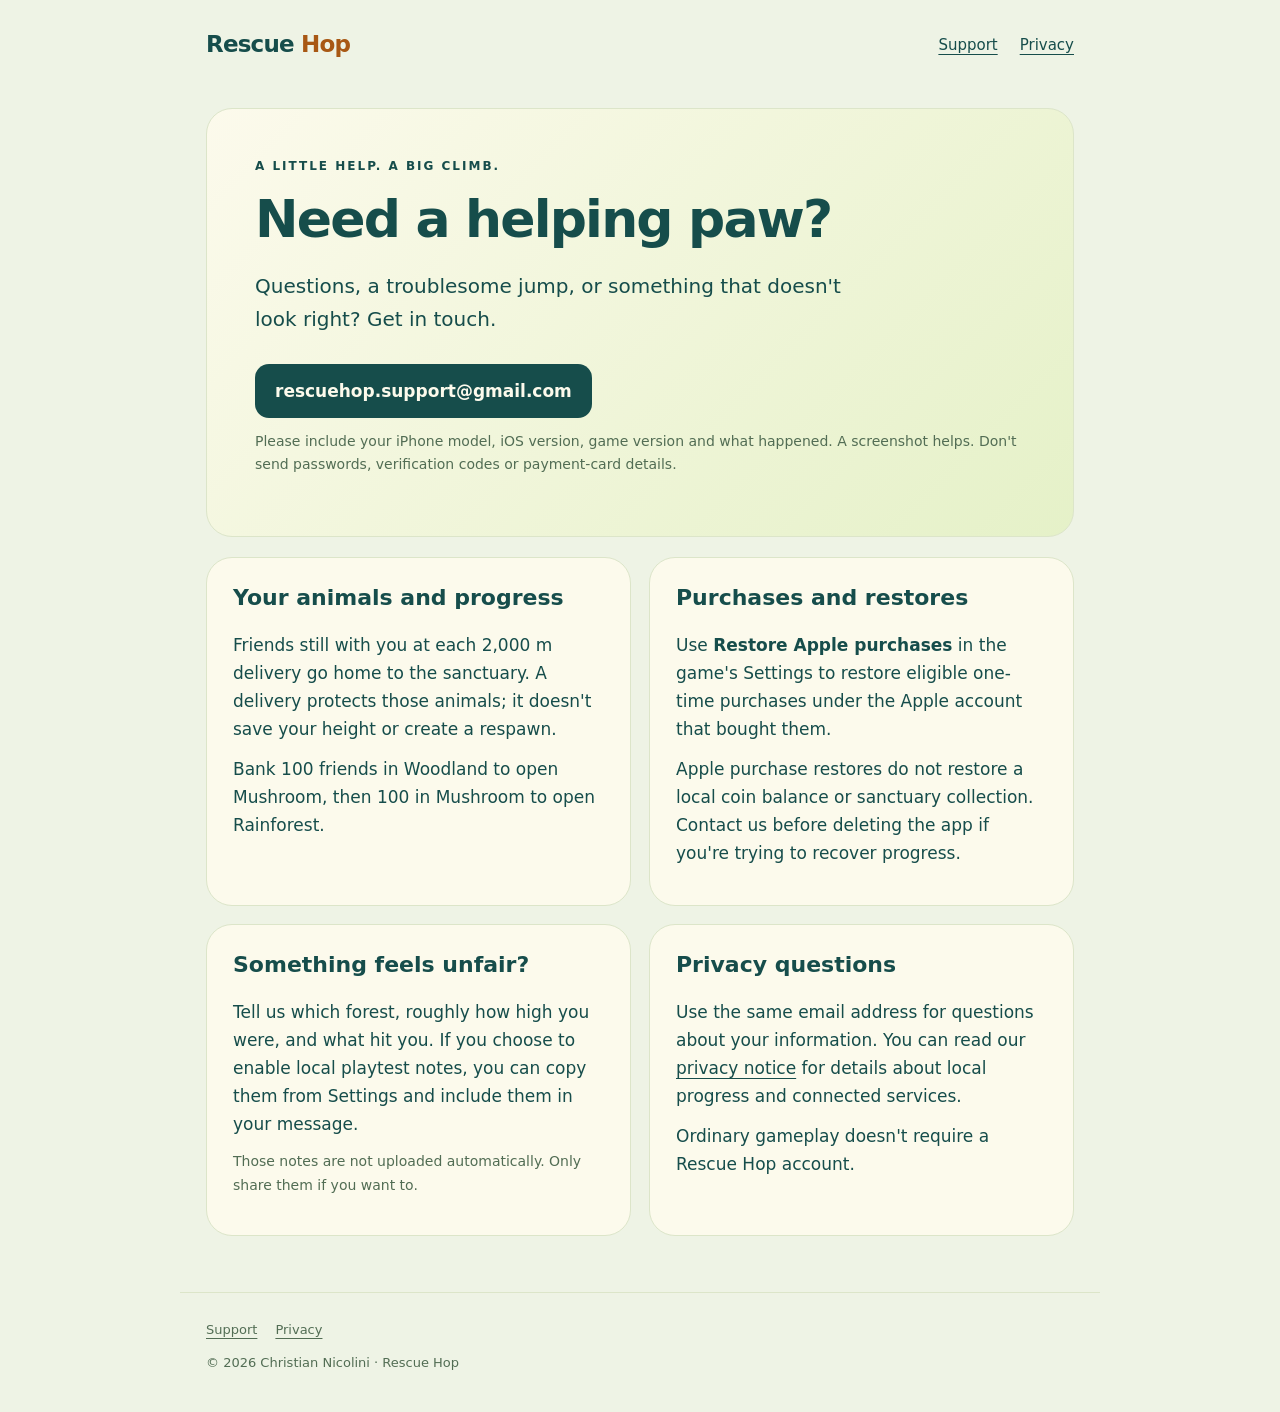
==== index.html @ 4a9ad63c "Publish Rescue Hop support and privacy pages" ====
<!doctype html><html lang="en"><head><meta charset="utf-8"><meta name="viewport" content="width=device-width,initial-scale=1"><meta name="description" content="Help with Rescue Hop, purchases, collections and gameplay."><title>Rescue Hop — Support</title><link rel="stylesheet" href="styles.css"></head><body><header><a class="brand" href="index.html">Rescue <span>Hop</span></a><nav aria-label="Main navigation"><a href="index.html" aria-current="page">Support</a><a href="privacy.html">Privacy</a></nav></header><main><section class="hero"><div class="eyebrow">A little help. A big climb.</div><h1>Need a helping paw?</h1><p class="lede">Questions, a troublesome jump, or something that doesn't look right? Get in touch.</p><a class="contact" href="mailto:rescuehop.support@gmail.com?subject=Rescue%20Hop%20support">rescuehop.support@gmail.com</a><p class="note">Please include your iPhone model, iOS version, game version and what happened. A screenshot helps. Don't send passwords, verification codes or payment-card details.</p></section><div class="grid"><section class="card"><h2>Your animals and progress</h2><p>Friends still with you at each 2,000 m delivery go home to the sanctuary. A delivery protects those animals; it doesn't save your height or create a respawn.</p><p>Bank 100 friends in Woodland to open Mushroom, then 100 in Mushroom to open Rainforest.</p></section><section class="card"><h2>Purchases and restores</h2><p>Use <strong>Restore Apple purchases</strong> in the game's Settings to restore eligible one-time purchases under the Apple account that bought them.</p><p>Apple purchase restores do not restore a local coin balance or sanctuary collection. Contact us before deleting the app if you're trying to recover progress.</p></section><section class="card"><h2>Something feels unfair?</h2><p>Tell us which forest, roughly how high you were, and what hit you. If you choose to enable local playtest notes, you can copy them from Settings and include them in your message.</p><p class="note">Those notes are not uploaded automatically. Only share them if you want to.</p></section><section class="card"><h2>Privacy questions</h2><p>Use the same email address for questions about your information. You can read our <a href="privacy.html">privacy notice</a> for details about local progress and connected services.</p><p>Ordinary gameplay doesn't require a Rescue Hop account.</p></section></div></main><footer><a href="index.html">Support</a><a href="privacy.html">Privacy</a><p>© 2026 Christian Nicolini · Rescue Hop</p></footer></body></html>
---- styles.css ----
:root{color-scheme:light;--ink:#164d4b;--paper:#fcfaec;--lime:#d5ec77;--line:#dce5c9}*{box-sizing:border-box}body{margin:0;background:#eef3e5;color:var(--ink);font:17px/1.65 system-ui,-apple-system,BlinkMacSystemFont,"Segoe UI",sans-serif}a{color:inherit;text-underline-offset:4px}a:focus-visible{outline:3px solid #699c21;outline-offset:5px}header,main,footer{max-width:920px;margin:auto;padding:26px}header{display:flex;align-items:center;justify-content:space-between;gap:20px}.brand{font-weight:850;font-size:23px;text-decoration:none;letter-spacing:-.8px}.brand span{color:#a85814}nav{display:flex;gap:22px;font-size:15px}main{padding-top:18px}.hero,article,.card{background:var(--paper);border:1px solid var(--line);border-radius:26px;padding:clamp(24px,5vw,48px)}.hero{background:linear-gradient(135deg,#fcfaec,#e5f1c8)}.eyebrow{font-size:12px;letter-spacing:2px;font-weight:750;text-transform:uppercase}h1{font-size:clamp(32px,6vw,52px);line-height:1.1;letter-spacing:-1.8px;margin:14px 0 22px}h2{font-size:22px;line-height:1.3;margin-top:32px}p{margin:12px 0}.lede{font-size:20px;max-width:630px}.contact{display:inline-block;border-radius:14px;background:var(--ink);color:var(--paper);font-weight:700;padding:13px 20px;margin-top:16px;text-decoration:none;overflow-wrap:anywhere}.grid{display:grid;grid-template-columns:1fr 1fr;gap:18px;margin-top:20px}.card{padding:26px}.card h2{margin-top:0}.note{font-size:14px;color:#526d54}.draft{border:1px dashed #af8843;background:#fff4d8;padding:12px 18px;border-radius:12px;margin-bottom:20px;font-size:14px}article{margin-top:18px}article ul{padding-left:23px}.back{display:inline-block;margin:12px 0}footer{font-size:13px;color:#526d54;border-top:1px solid var(--line);margin-top:30px}footer a{margin-right:18px}@media(max-width:560px){header,main,footer{padding:20px}header{align-items:flex-start;flex-direction:column;gap:12px}.grid{grid-template-columns:1fr}nav{gap:20px}.contact{font-size:15px;width:100%;text-align:center}h1{letter-spacing:-1px}}
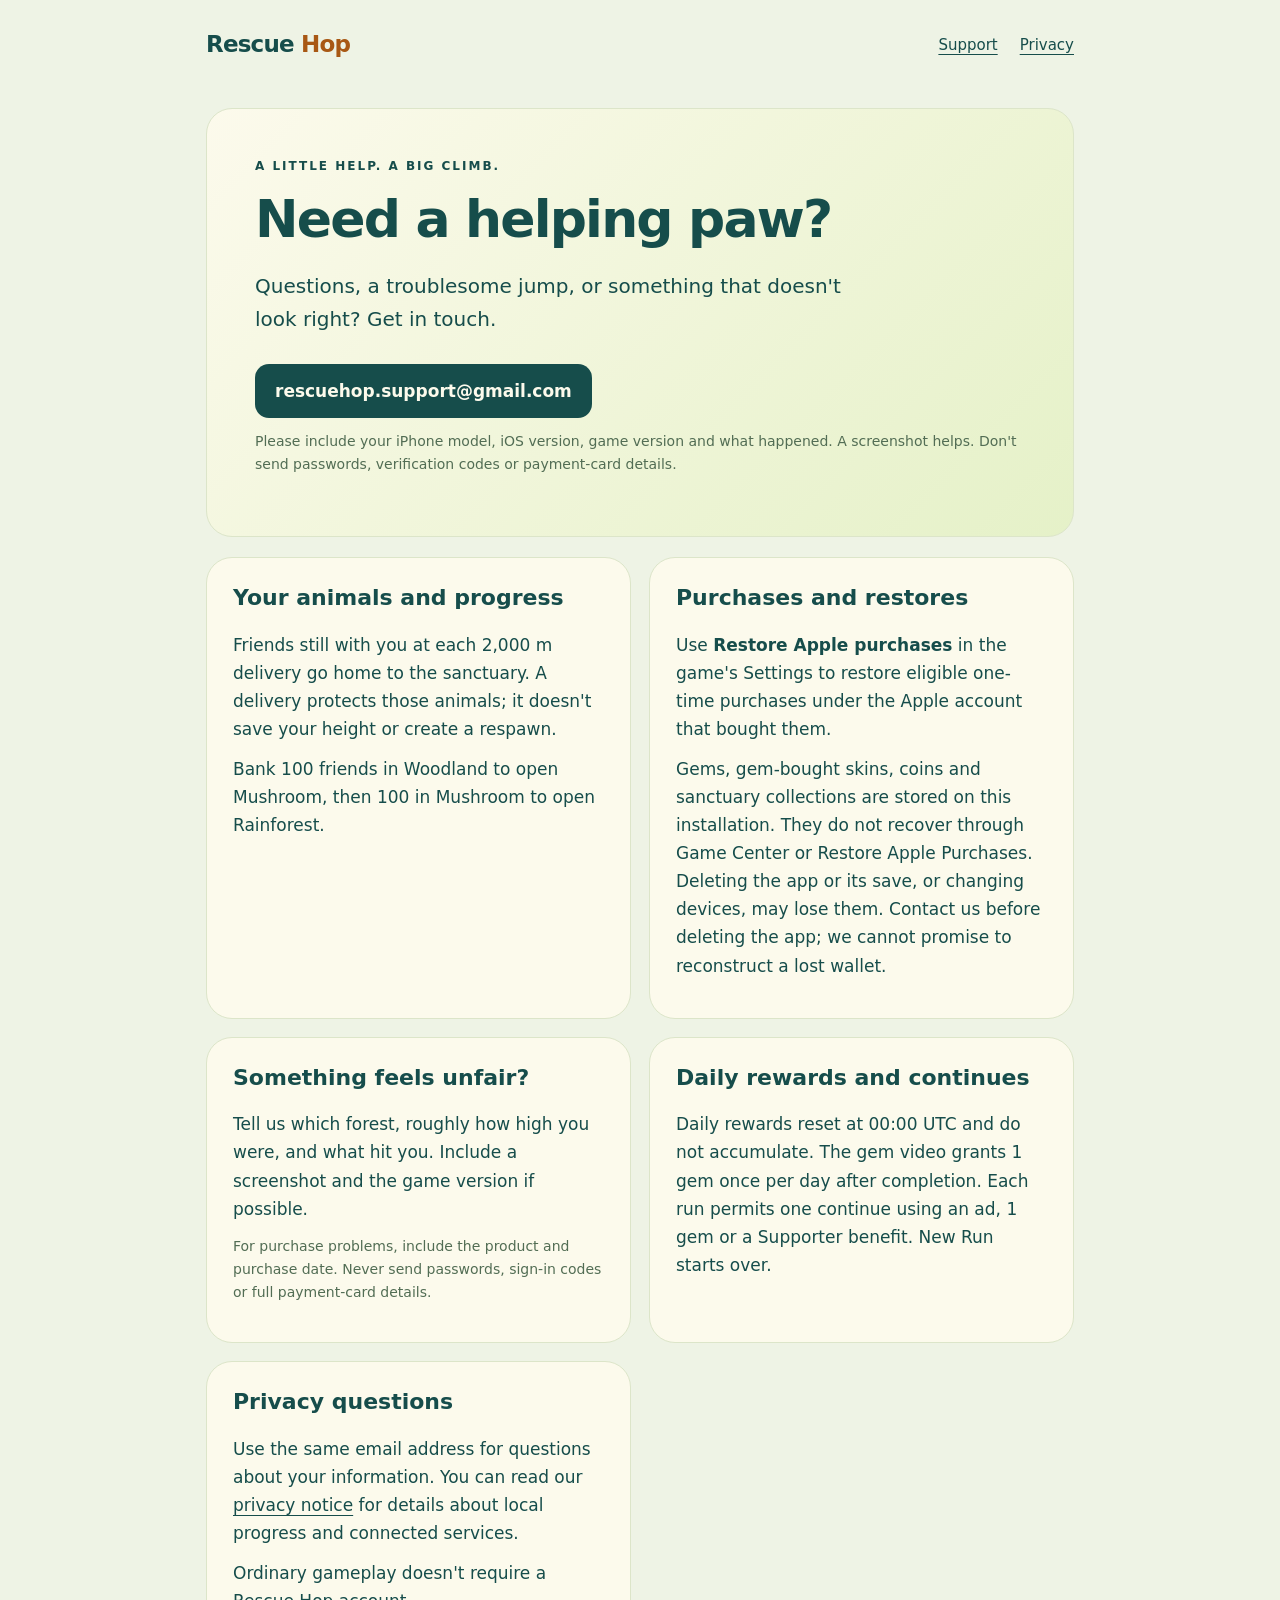
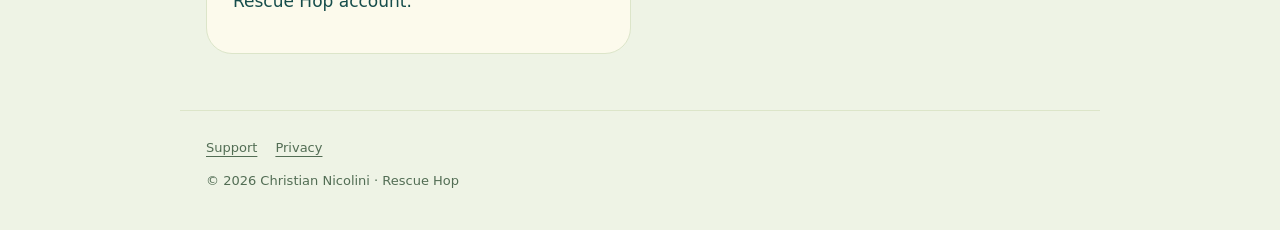
==== commit c80b46fe: "Update support FAQ for local gems and daily rewards Updated the content related to purchases, restor" ====
--- a/index.html
+++ b/index.html
@@ -1 +1 @@
-<!doctype html><html lang="en"><head><meta charset="utf-8"><meta name="viewport" content="width=device-width,initial-scale=1"><meta name="description" content="Help with Rescue Hop, purchases, collections and gameplay."><title>Rescue Hop — Support</title><link rel="stylesheet" href="styles.css"></head><body><header><a class="brand" href="index.html">Rescue <span>Hop</span></a><nav aria-label="Main navigation"><a href="index.html" aria-current="page">Support</a><a href="privacy.html">Privacy</a></nav></header><main><section class="hero"><div class="eyebrow">A little help. A big climb.</div><h1>Need a helping paw?</h1><p class="lede">Questions, a troublesome jump, or something that doesn't look right? Get in touch.</p><a class="contact" href="mailto:rescuehop.support@gmail.com?subject=Rescue%20Hop%20support">rescuehop.support@gmail.com</a><p class="note">Please include your iPhone model, iOS version, game version and what happened. A screenshot helps. Don't send passwords, verification codes or payment-card details.</p></section><div class="grid"><section class="card"><h2>Your animals and progress</h2><p>Friends still with you at each 2,000 m delivery go home to the sanctuary. A delivery protects those animals; it doesn't save your height or create a respawn.</p><p>Bank 100 friends in Woodland to open Mushroom, then 100 in Mushroom to open Rainforest.</p></section><section class="card"><h2>Purchases and restores</h2><p>Use <strong>Restore Apple purchases</strong> in the game's Settings to restore eligible one-time purchases under the Apple account that bought them.</p><p>Apple purchase restores do not restore a local coin balance or sanctuary collection. Contact us before deleting the app if you're trying to recover progress.</p></section><section class="card"><h2>Something feels unfair?</h2><p>Tell us which forest, roughly how high you were, and what hit you. If you choose to enable local playtest notes, you can copy them from Settings and include them in your message.</p><p class="note">Those notes are not uploaded automatically. Only share them if you want to.</p></section><section class="card"><h2>Privacy questions</h2><p>Use the same email address for questions about your information. You can read our <a href="privacy.html">privacy notice</a> for details about local progress and connected services.</p><p>Ordinary gameplay doesn't require a Rescue Hop account.</p></section></div></main><footer><a href="index.html">Support</a><a href="privacy.html">Privacy</a><p>© 2026 Christian Nicolini · Rescue Hop</p></footer></body></html>
+<!doctype html><html lang="en"><head><meta charset="utf-8"><meta name="viewport" content="width=device-width,initial-scale=1"><meta name="description" content="Help with Rescue Hop, purchases, collections and gameplay."><title>Rescue Hop — Support</title><link rel="stylesheet" href="styles.css"></head><body><header><a class="brand" href="index.html">Rescue <span>Hop</span></a><nav aria-label="Main navigation"><a href="index.html" aria-current="page">Support</a><a href="privacy.html">Privacy</a></nav></header><main><section class="hero"><div class="eyebrow">A little help. A big climb.</div><h1>Need a helping paw?</h1><p class="lede">Questions, a troublesome jump, or something that doesn't look right? Get in touch.</p><a class="contact" href="mailto:rescuehop.support@gmail.com?subject=Rescue%20Hop%20support">rescuehop.support@gmail.com</a><p class="note">Please include your iPhone model, iOS version, game version and what happened. A screenshot helps. Don't send passwords, verification codes or payment-card details.</p></section><div class="grid"><section class="card"><h2>Your animals and progress</h2><p>Friends still with you at each 2,000 m delivery go home to the sanctuary. A delivery protects those animals; it doesn't save your height or create a respawn.</p><p>Bank 100 friends in Woodland to open Mushroom, then 100 in Mushroom to open Rainforest.</p></section><section class="card"><h2>Purchases and restores</h2><p>Use <strong>Restore Apple purchases</strong> in the game's Settings to restore eligible one-time purchases under the Apple account that bought them.</p><p>Gems, gem-bought skins, coins and sanctuary collections are stored on this installation. They do not recover through Game Center or Restore Apple Purchases. Deleting the app or its save, or changing devices, may lose them. Contact us before deleting the app; we cannot promise to reconstruct a lost wallet.</p></section><section class="card"><h2>Something feels unfair?</h2><p>Tell us which forest, roughly how high you were, and what hit you. Include a screenshot and the game version if possible.</p><p class="note">For purchase problems, include the product and purchase date. Never send passwords, sign-in codes or full payment-card details.</p></section><section class="card"><h2>Daily rewards and continues</h2><p>Daily rewards reset at 00:00 UTC and do not accumulate. The gem video grants 1 gem once per day after completion. Each run permits one continue using an ad, 1 gem or a Supporter benefit. New Run starts over.</p></section><section class="card"><h2>Privacy questions</h2><p>Use the same email address for questions about your information. You can read our <a href="privacy.html">privacy notice</a> for details about local progress and connected services.</p><p>Ordinary gameplay doesn't require a Rescue Hop account.</p></section></div></main><footer><a href="index.html">Support</a><a href="privacy.html">Privacy</a><p>© 2026 Christian Nicolini · Rescue Hop</p></footer></body></html>
